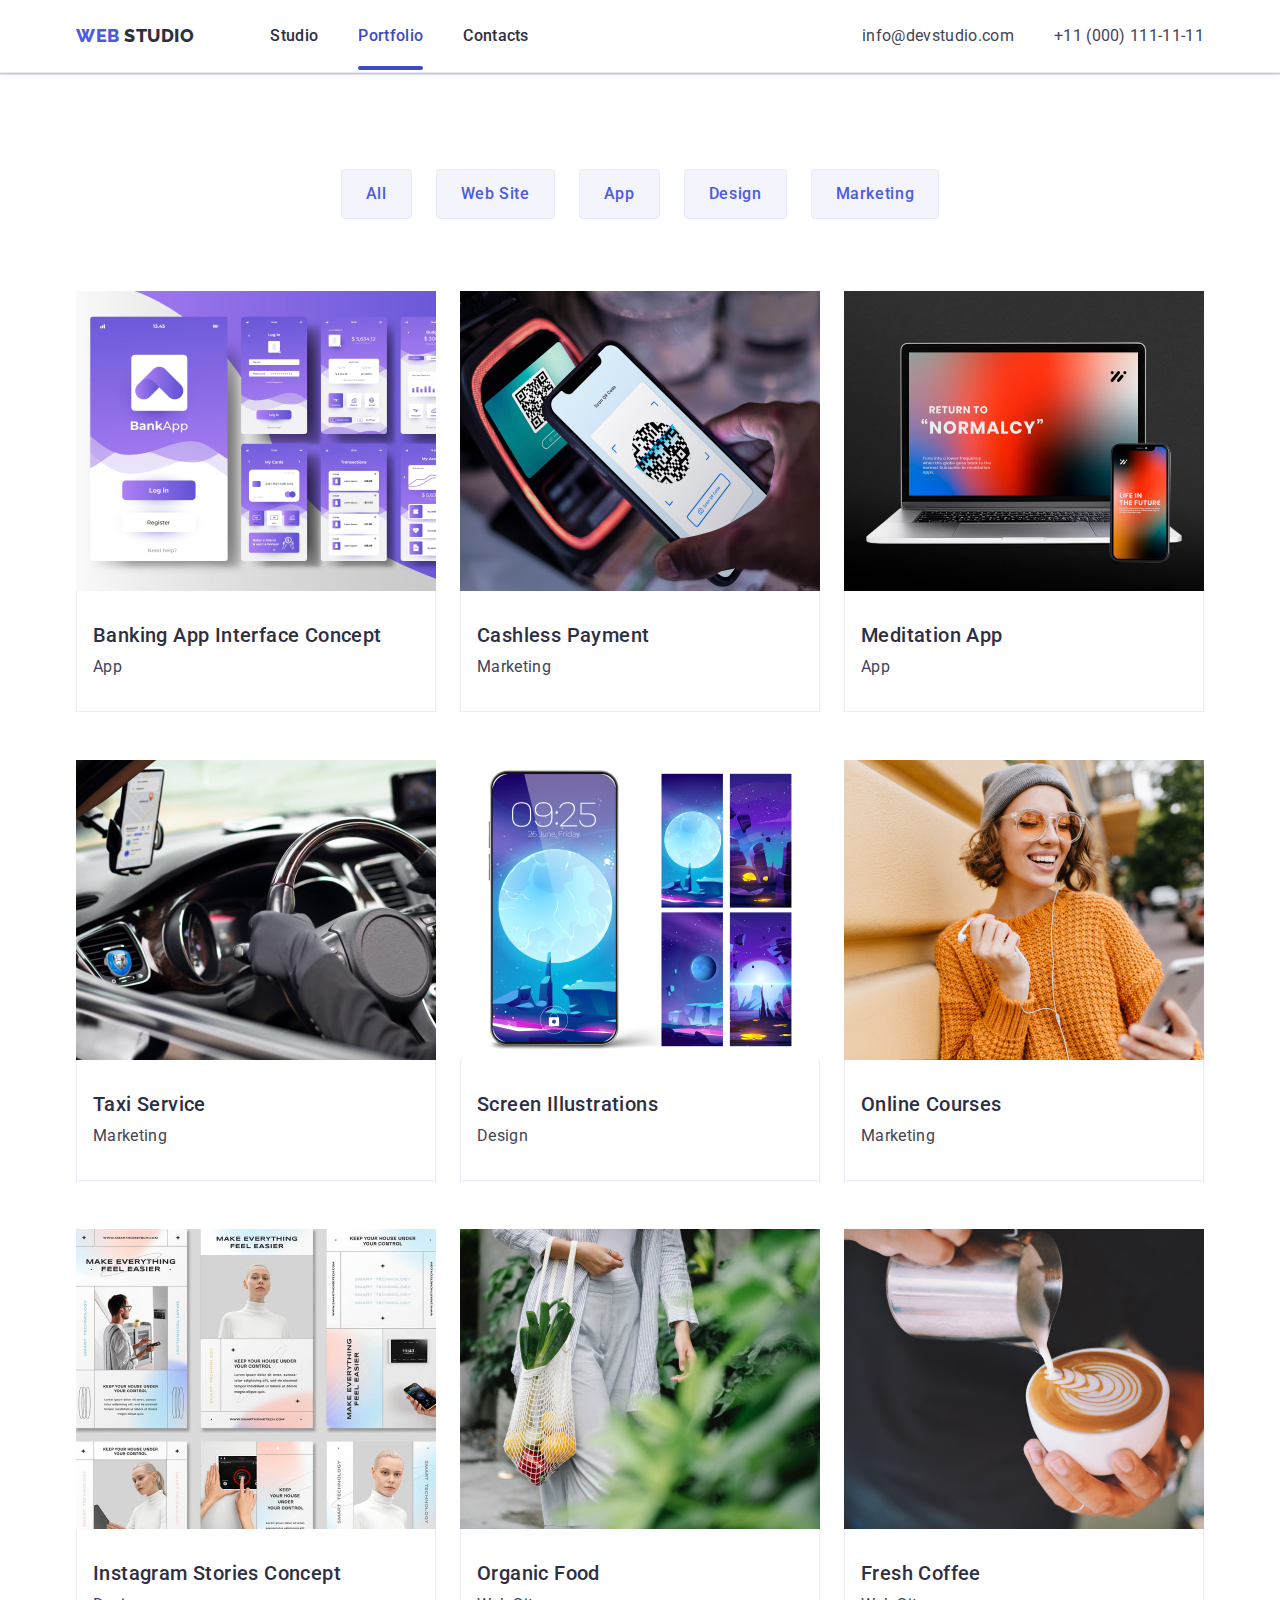
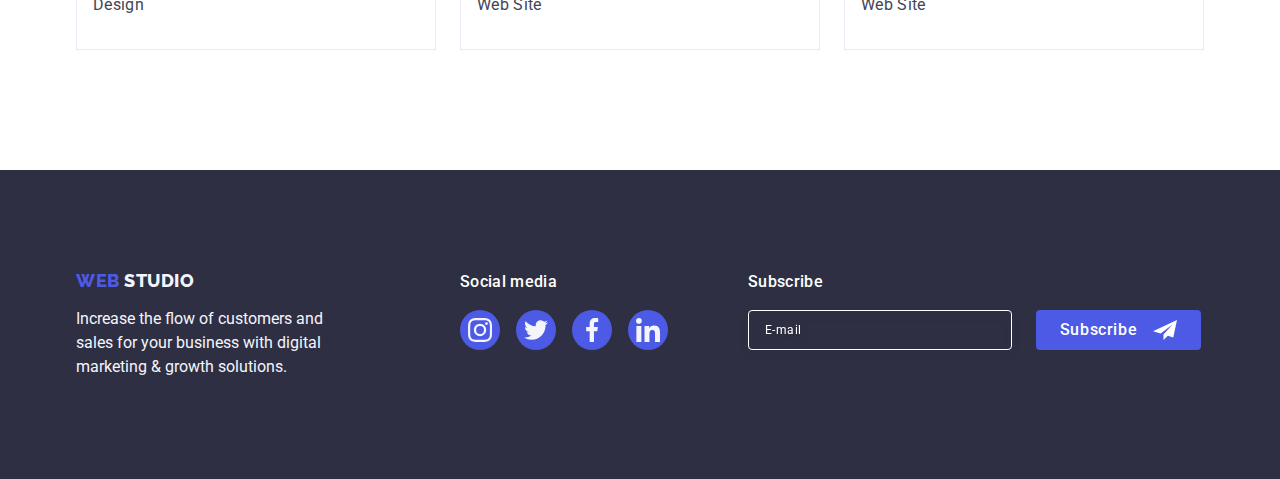
==== portfolio.html @ 50c26ecd "Initial commit" ====
<!DOCTYPE html>
<html lang="en">

<head>
    <meta charset="UTF-8">
    <meta http-equiv="X-UA-Compatible" content="IE=edge">
    <meta name="viewport" content="width=device-width, initial-scale=1.0">
    <title>Portfolio</title>
    <link rel="preconnect" href="https://fonts.googleapis.com">
    <link rel="preconnect" href="https://fonts.gstatic.com" crossorigin>
    <link href="https://fonts.googleapis.com/css2?family=Raleway:wght@800&family=Roboto:wght@400;500;700&display=swap"
        rel="stylesheet">
    <link rel="stylesheet"
        href="https://cdnjs.cloudflare.com/ajax/libs/modern-normalize/1.1.0/modern-normalize.min.css">
    <link rel="stylesheet" href="./css/styles.css">
</head>

<body style="font-family: 'Roboto', sans-serif" class="body">


    <!-- Header -->

    <header class="page-header">
        <div class="container header-container">
            <nav class="nav-logo">
                <a class="logo link" href="./index.html">Web
                    <span class="log">Studio</span>
                </a>

                <ul class="list list-menu">
                    <li><a class="menu link" href="./index.html">Studio</a></li>
                    <li><a class="menu link current" href="./portfolio.html">Portfolio</a></li>
                    <li><a class="menu link" href="">Contacts</a></li>
                </ul>
            </nav>

            <address class="address">
                <ul class="list numbers">
                    <li><a class="info link" href="mailto:info@devstudio.com">info@devstudio.com</a></li>
                    <li><a class="info link" href="tel:+110001111111">+11 (000) 111-11-11</a></li>
                </ul>
            </address>
        </div>
    </header>


    <!-- Main content -->

    <main>

        <!-- Section 1 -->
        <section class="tack">
            <div class="container">
                <h1 hidden>Section1</h1>
                <ul class="list tacks">
                    <li>
                        <button class="buttons" type="button">All</button>
                    </li>
                    <li>
                        <button class="buttons" type="button">Web Site</button>
                    </li>
                    <li>
                        <button class="buttons" type="button">App</button>
                    </li>
                    <li>
                        <button class="buttons" type="button">Design</button>
                    </li>
                    <li>
                        <button class="buttons" type="button">Marketing</button>
                    </li>
                </ul>


                <!-- Section2 -->

                <ul class="list opportunity">

                    <li class="aplication">
                        <a class="link image-link" href="">
                            <div class="paint">
                                <img src="./images/banking.jpg" alt="banking" width="360">
                                <p class="paint-text">
                                    14 Stylish and User-Friendly App Design Concepts · Task Manager App · Calorie
                                    Tracker App · Exotic Fruit Ecommerce App ·
                                    Cloud Storage App
                                </p>
                            </div>
                            <div class="numeric">
                                <h2 class="list-text">Banking App Interface Concept</h2>
                                <p class="features-text">App</p>
                            </div>
                        </a>
                    </li>


                    <li class="aplication">
                        <a class="link image-link" href="">
                            <div class="paint">
                                <img src="./images/payments.jpg" alt="payment" width="360">
                                <p class="paint-text">
                                    14 Stylish and User-Friendly App Design Concepts · Task Manager App · Calorie
                                    Tracker App · Exotic Fruit Ecommerce App · Cloud Storage App
                                </p>
                            </div>
                            <div class="numeric">
                                <h2 class="list-text">Cashless Payment</h2>
                                <p class="features-text">Marketing</p>
                            </div>
                        </a>
                    </li>


                    <li class="aplication">
                        <a class="link image-link" href="">
                            <div class="paint">
                                <img src="./images/meditation.jpg" alt="mac-phone" width="360">
                                <p class="paint-text">
                                    14 Stylish and User-Friendly App Design Concepts · Task Manager App · Calorie
                                    Tracker App · Exotic Fruit Ecommerce App · Cloud Storage App
                                </p>
                            </div>
                            <div class="numeric">
                                <h2 class="list-text">Meditation App</h2>
                                <p class="features-text">App</p>
                            </div>
                        </a>
                    </li>


                    <li class="aplication">
                        <a class="link image-link" href="">
                            <div class="paint">
                                <img src="./images/taxi.jpg" alt="taxi" width="360">
                                <p class="paint-text">
                                    14 Stylish and User-Friendly App Design Concepts · Task Manager App · Calorie
                                    Tracker App · Exotic Fruit Ecommerce App · Cloud Storage App
                                </p>
                            </div>
                            <div class="numeric">
                                <h2 class="list-text">Taxi Service</h2>
                                <p class="features-text">Marketing</p>
                            </div>
                        </a>
                    </li>


                    <li class="aplication">
                        <a class="link image-link" href="">
                            <div class="paint">
                                <img src="./images/screen.jpg" alt="screen-illustrations" width="360">
                                <p class="paint-text">
                                    14 Stylish and User-Friendly App Design Concepts · Task Manager App · Calorie
                                    Tracker App · Exotic Fruit Ecommerce App · Cloud Storage App
                                </p>
                            </div>
                            <div class="numeric">
                                <h2 class="list-text">Screen Illustrations</h2>
                                <p class="features-text">Design</p>
                            </div>
                        </a>
                    </li>


                    <li class="aplication">
                        <a class="link image-link" href="">
                            <div class="paint">
                                <img src="./images/online.jpg" alt="online" width="360">
                                <p class="paint-text">
                                    14 Stylish and User-Friendly App Design Concepts · Task Manager App · Calorie
                                    Tracker App · Exotic Fruit Ecommerce App · Cloud Storage App
                                </p>
                            </div>
                            <div class="numeric">
                                <h2 class="list-text">Online Courses</h2>
                                <p class="features-text">Marketing</p>
                            </div>
                        </a>
                    </li>


                    <li class="aplication">
                        <a class="link image-link" href="">
                            <div class="paint">
                                <img src="./images/instagram.jpg" alt="instagram" width="360">
                                <p class="paint-text">
                                    14 Stylish and User-Friendly App Design Concepts · Task Manager App · Calorie
                                    Tracker App · Exotic Fruit Ecommerce App · Cloud Storage App
                                </p>
                            </div>
                            <div class="numeric">
                                <h2 class="list-text">Instagram Stories Concept</h2>
                                <p class="features-text">Design</p>
                            </div>
                        </a>
                    </li>


                    <li class="aplication">
                        <a class="link image-link" href="">
                            <div class="paint">
                                <img src="./images/organic.jpg" alt="food" width="360">
                                <p class="paint-text">
                                    14 Stylish and User-Friendly App Design Concepts · Task Manager App · Calorie
                                    Tracker App · Exotic Fruit Ecommerce App · Cloud Storage App
                                </p>
                            </div>
                            <div class="numeric">
                                <h2 class="list-text">Organic Food</h2>
                                <p class="features-text">Web Site</p>
                            </div>
                        </a>
                    </li>


                    <li class="aplication">
                        <a class="link image-link" href="">
                            <div class="paint">
                                <img src="./images/coffee.jpg" alt="coffee" width="360">
                                <p class="paint-text">
                                    14 Stylish and User-Friendly App Design Concepts · Task Manager App · Calorie
                                    Tracker App · Exotic Fruit Ecommerce App · Cloud Storage App
                                </p>
                            </div>
                            <div class="numeric">
                                <h2 class="list-text">Fresh Coffee</h2>
                                <p class="features-text">Web Site</p>
                            </div>
                        </a>
                    </li>

                </ul>
            </div>
        </section>
    </main>


    <!-- Footer -->

    <footer class="dawn">
        <div class="container footer">
            <div class="dawn-logo">
                <a class="footer-logo link" href="./index.html">Web
                    <span class="logos">Studio</span>
                </a>
                <p class="solution">Increase the flow of customers and sales for your business with digital
                    marketing &
                    growth solutions.</p>
            </div>

            <div class="social-media-area">
                <p class="media">Social media</p>
                <ul class="media-list">
                    <li class="media-list-text">
                        <a class="social-media" href="">
                            <svg class="social-media-icon" width="24" height="24">
                                <use href="./images/icons.svg#icon-instagram"></use>
                            </svg>
                        </a>
                    </li>
                    <li class="media-list-text">
                        <a class="social-media" href="">
                            <svg class="social-media-icon" width="24" height="24">
                                <use href="./images/icons.svg#icon-twitter"></use>
                            </svg>
                        </a>
                    </li>
                    <li class="media-list-text">
                        <a class="social-media" href="">
                            <svg class="social-media-icon" width="24" height="24">
                                <use href="./images/icons.svg#icon-facebook"></use>
                            </svg>
                        </a>
                    </li>
                    <li class="media-list-text">
                        <a class="social-media" href="">
                            <svg class="social-media-icon" width="24" height="24">
                                <use href="./images/icons.svg#icon-linkedin"></use>
                            </svg>
                        </a>
                    </li>
                </ul>
            </div>

            <div class="subscribe-area">
                <p class="subscribe">Subscribe</p>
                <form class="subscribe-form">
                    <label class="subscribe-email">
                        <input type="email" name="user-email" class="subscribe-email-area" placeholder="E-mail">
                    </label>

                    <button type="submit" class="subscribe-submit">Subscribe
                        <svg class="subscribe-icon" width="24" height="24">
                            <use href="./images/icons.svg#icon-Frame-3"></use>
                        </svg>
                    </button>
                </form>
            </div>
        </div>
    </footer>
</body>

</html>
---- css/styles.css ----
/* main color #2E2F42 */
/* logo and button colour #4D5AE5 */
/* background color hero #2E2F42 */
/* text colour hero #ffffff */
/* <p> colour #434455 */
:root {
  --main-text-color: #2e2f42;
  --logo-button-color: #4d5ae5;
  --background-hero-color: #2e2f42;
  --paragraph-color: #434455;
}

img {
  display: block;
}

.container {
  width: 1158px;
  margin: 0 auto;
  padding-left: 15px;
  padding-right: 15px;
}

ul {
  margin: 0;
  padding: 0;
}

h1,
h2,
h3,
p {
  margin: 0;
}

/*=================== Body ==================*/

.body {
  font-family: "Roboto", sans-serif;
  color: #434455;
  background-color: #ffffff;
}

/*===================== Header ========================*/

.page-header {
  border-bottom: 1px solid #e7e9fc;
  box-shadow: 0px 2px 1px rgba(46, 47, 66, 0.08),
    0px 1px 1px rgba(46, 47, 66, 0.16), 0px 1px 6px rgba(46, 47, 66, 0.08);
}

/*===================== Navigation ======================*/

.header-container {
  display: flex;
  padding-top: 24px;
  padding-bottom: 24px;
}

.nav-logo {
  align-items: center;
  display: flex;
}

.logo {
  font-family: "Raleway", sans-serif;
  font-weight: 800;
  font-size: 18px;
  line-height: 1.17;
  letter-spacing: 0.03em;
  text-transform: uppercase;
  color: var(--logo-button-color);
  text-decoration: none;
  margin-right: 76px;
}

.list-menu {
  display: flex;
}

.log {
  color: var(--main-text-color);
}

.list {
  list-style: none;
  gap: 40px;
  margin: 0;
  padding: 0;
}

.menu {
  padding-top: 24px;
  padding-bottom: 24px;
  font-weight: 500;
  line-height: 1.5;
  letter-spacing: 0.02em;
  color: var(--main-text-color);
  text-decoration: none;
  gap: 40px;
  position: relative;
  transition: color 250ms cubic-bezier(0.4, 0, 0.2, 1);
}

.list-menu-link {
  position: relative;
}
.current {
  color: #404bbf;
}

.current::after {
  content: "";

  position: absolute;
  display: block;
  left: 0;
  bottom: -1px;
  width: 100%;
  height: 4px;
  background-color: #404bbf;
  border-radius: 2px;
  transition: opacity 250ms cubic-bezier(0.4, 0, 0.2, 1);
}

.menu:hover::after,
.menu:focus::after {
  opacity: 1;
}

/*================== Address =======================*/

.numbers {
  display: flex;
}

.address {
  font-style: normal;
  margin-left: auto;
}

.info {
  line-height: 1.5;
  letter-spacing: 0.02em;
  color: #434455;
  list-style: none;
  text-decoration: none;
  transition: color 250ms cubic-bezier(0.4, 0, 0.2, 1);
}

.list .link:hover,
.list .link:focus {
  color: #404bbf;
}

/*============================= Main Content ==========================*/

/*================ Section 1 =================*/

.one {
  background-color: var(--background-hero-color);
  padding-top: 188px;
  padding-bottom: 188px;
  max-width: 1440px;
  max-height: 600px;
  margin-left: auto;
  margin-right: auto;
  background-image: linear-gradient(
      rgba(46, 47, 66, 0.7),
      rgba(46, 47, 66, 0.7)
    ),
    url(../images/people-office.jpg);
  background-repeat: no-repeat;
  background-position: center;
  background-size: cover;
}

.hero {
  font-size: 56px;
  line-height: 1.07;
  text-align: center;
  letter-spacing: 0.02em;
  color: #ffffff;
  max-width: 496px;
  margin: auto;
  margin-bottom: 48px;
}

.button {
  background-color: var(--logo-button-color);
  font-family: "Roboto", sans-serif;
  font-weight: 500;
  font-size: 16px;
  line-height: 1.5;
  letter-spacing: 0.04em;
  color: #ffffff;
  display: block;
  min-width: 169px;
  height: 56px;
  border: none;
  border-radius: 4px;
  cursor: pointer;
  margin: auto;
  transition: background-color 250ms cubic-bezier(0.4, 0, 0.2, 1);
}

.button:hover,
.button:focus {
  background-color: #404bbf;
  cursor: pointer;
}

/*==================== Section 2 ===================*/

.two {
  padding-top: 120px;
  padding-bottom: 120px;
}

.list.tech {
  display: flex;
  gap: 24px;
}

.first-tech {
  width: calc((100% - 72px) / 4);
}

.features.point {
  margin-bottom: 8px;
}

.features {
  font-weight: 500;
  font-size: 20px;
  line-height: 1.2;
  letter-spacing: 0.02em;
  color: var(--main-text-color);
}

.features-text {
  line-height: 1.5;
  letter-spacing: 0.02em;
  color: var(--paragraph-color);
}

.icon-background {
  display: flex;
  align-items: center;
  justify-content: center;
  height: 112px;
  background-color: #f4f4fd;
  border-radius: 4px;
  margin-bottom: 8px;
}

/*======================= Section 3 =================*/

.three {
  padding-bottom: 120px;
}

.work {
  font-size: 36px;
  line-height: 1.11;
  text-align: center;
  letter-spacing: 0.02em;
  text-transform: capitalize;
  color: var(--main-text-color);
  margin-bottom: 72px;
}
.list.works {
  gap: 24px;
  display: flex;
}

/*====================== Section 4 ========================*/

.four {
  background-color: #f4f4fd;
  padding-top: 120px;
  padding-bottom: 120px;
}

.team {
  font-size: 36px;
  line-height: 1.11;
  text-align: center;
  letter-spacing: 0.02em;
  text-transform: capitalize;
  color: var(--main-text-color);
  margin-bottom: 72px;
}
.list.workers {
  gap: 24px;
  display: flex;
}

.image {
  background-color: #ffffff;
  border-radius: 0px 0px 4px 4px;
  box-shadow: 0px 1px 6px rgba(46, 47, 66, 0.08),
    0px 1px 1px rgba(46, 47, 66, 0.16), 0px 2px 1px rgba(46, 47, 66, 0.08);
  width: calc((100% - 72px) / 4);
}

.name {
  padding-top: 32px;
  padding-bottom: 32px;
  padding-left: 0px;
  padding-right: 0px;
}
.features.names {
  text-align: center;
  margin-bottom: 8px;
}

.features-text.position {
  text-align: center;
  margin-bottom: 8px;
}

.social {
  display: flex;
  justify-content: center;
  gap: 24px;
  padding-left: 0;
}

.social-list {
  width: 40px;
  height: 40px;
  list-style: none;
}

.social-list-icon {
  width: 100%;
  height: 100%;
  background-color: #4d5ae5;
  border-radius: 50%;
  display: flex;
  align-items: center;
  justify-content: center;
  transition: background-color 250ms cubic-bezier(0.4, 0, 0.2, 1);
}

.social-list-icon:hover,
.social-list-icon:focus {
  background-color: #404bbf;
}

.button-icon {
  fill: #f4f4fd;
}

/*======================= Section 5 =======================*/

.five {
  padding-top: 120px;
  padding-bottom: 120px;
}

.customers {
  font-size: 36px;
  line-height: 1.1;
  color: var(--main-text-color);
  margin-bottom: 72px;
  text-align: center;
}

.customers-list {
  display: flex;
  gap: 24px;
  list-style: none;
  padding-left: 0;
  margin: 0;
}

.customers-list-icon {
  width: calc((100% - 120px) / 6);
  height: 88px;
}

.customers-icon {
  width: 100%;
  height: 100%;
  border: 1px solid #8e8f99;
  border-radius: 4px;
  display: flex;
  align-items: center;
  justify-content: center;
  color: #8e8f99;
  transition: border-color 250ms cubic-bezier(0.4, 0, 0.2, 1),
    color 250ms cubic-bezier(0.4, 0, 0.2, 1);
}

.customers-icon:hover,
.customers-icon:focus {
  border-color: #404bbf;
  color: #404bbf;
}

.customer {
  fill: currentColor;
}

/*====================== Footer ==================*/
.footer {
  display: flex;
  align-items: baseline;
}

.dawn {
  background-color: var(--background-hero-color);
  padding-top: 100px;
  padding-bottom: 100px;
}

.dawn-logo {
  margin-right: 120px;
}

.footer-logo {
  font-family: "Raleway", sans-serif;
  font-weight: 800;
  font-size: 18px;
  line-height: 1.17;
  letter-spacing: 0.03em;
  text-transform: uppercase;
  color: var(--logo-button-color);
  text-decoration: none;
  display: inline-block;
  margin-bottom: 16px;
}

.logos {
  color: #f4f4fd;
}

.solution {
  color: #f4f4fd;
  width: 264px;
  line-height: 1.5;
}

.social-media-area {
  margin-right: 80px;
}

.media {
  font-weight: 500;
  font-size: 16px;
  line-height: 1.5;
  letter-spacing: 0.02em;
  color: #ffffff;
  margin-bottom: 16px;
}

.media-list {
  display: flex;
  gap: 16px;
  list-style: none;
}

.media-list-text {
  width: 40px;
  height: 40px;
}

.social-media {
  width: 100%;
  height: 100%;
  background-color: var(--logo-button-color);
  border-radius: 50%;
  display: flex;
  align-items: center;
  justify-content: center;
  transition: background-color 250ms cubic-bezier(0.4, 0, 0.2, 1);
}

.social-media:hover,
.social-media:focus {
  background-color: #31d0aa;
}

.social-media-icon {
  fill: #f4f4fd;
}

.subscribe {
  font-weight: 500;
  font-size: 16px;
  line-height: 1.5;
  letter-spacing: 0.02em;
  text-align: left;
  color: #ffffff;
  margin-bottom: 16px;
}

.subscribe-form {
  display: flex;
}

.subscribe-email {
  margin-right: 24px;
}

.subscribe-email-area {
  width: 264px;
  height: 40px;
  border: 1px solid #ffffff;
  background-color: transparent;
  font-size: 12px;
  line-height: 1.5;
  letter-spacing: 0.04em;
  padding-left: 16px;
  filter: drop-shadow(0px 4px 4px rgba(0, 0, 0, 0.15));
  border-radius: 4px;
  color: #ffffff;
}

.subscribe-email-area::placeholder {
  color: #ffffff;
}

.subscribe-submit {
  justify-content: center;
  background-color: var(--logo-button-color);
  font-family: "Roboto", sans-serif;
  font-weight: 500;
  font-size: 16px;
  line-height: 1.5;
  letter-spacing: 0.04em;
  color: #ffffff;
  min-width: 165px;
  height: 40px;
  display: flex;
  align-items: center;
  border: none;
  border-radius: 4px;
  padding: 0;
  margin: 0;
  cursor: pointer;
  transition: background-color 250ms cubic-bezier(0.4, 0, 0.2, 1);
}

.subscribe-submit:hover,
.subscribe-submit:focus {
  color: #ffffff;
  background-color: #404bbf;
  cursor: pointer;
  border: 1px solid transparent;
  border-radius: 4px;
  transition: background-color 250ms cubic-bezier(0.4, 0, 0.2, 1);
}

.subscribe-icon {
  margin-left: 16px;
}

/*============================= PORTFOLIO =====================*/

/*===================== Section 1 ==================*/

.tack {
  padding-top: 96px;
  padding-bottom: 120px;
}

.list.tacks {
  justify-content: center;
  gap: 24px;
  margin-bottom: 72px;
  display: flex;
}

.buttons {
  font-family: "Roboto", sans-serif;
  font-weight: 500;
  font-size: 16px;
  line-height: 1.5;
  letter-spacing: 0.04em;
  color: var(--logo-button-color);
  background-color: #f4f4fd;
  padding-top: 12px;
  padding-bottom: 12px;
  padding-left: 24px;
  padding-right: 24px;
  border: 1px solid #e7e9fc;
  border-radius: 4px;
  transition: color 250ms cubic-bezier(0.4, 0, 0.2, 1),
    background-color 250ms cubic-bezier(0.4, 0, 0.2, 1),
    border-color 250ms cubic-bezier(0.4, 0, 0.2, 1),
    box-shadow 250ms cubic-bezier(0.4, 0, 0.2, 1);
}
.buttons:hover,
.buttons:focus {
  color: #ffffff;
  background-color: #404bbf;
  cursor: pointer;
  border: 1px solid transparent;
  border-radius: 4px;
  box-shadow: 0px 3px 1px rgba(0, 0, 0, 0.1), 0px 2px 1px rgba(0, 0, 0, 0.08),
    0px 2px 2px rgba(0, 0, 0, 0.12);
}

/*============================= Section 2 ======================*/

.list.opportunity {
  display: flex;
  flex-wrap: wrap;
  column-gap: 24px;
  row-gap: 48px;
}

.container .aplication {
  display: flex;
}

.aplication {
  width: calc((100% - 48px) / 3);
}

.numeric {
  padding: 32px 16px;
  border: 1px solid #e7e9fc;
  border-top: none;
}

.aplication .link:hover,
.aplication .link:focus {
  box-shadow: 0px 1px 6px rgba(46, 47, 66, 0.08),
    0px 1px 1px rgba(46, 47, 66, 0.16), 0px 2px 1px rgba(46, 47, 66, 0.08);
}

.link {
  text-decoration: none;
}

.image-link {
  transition: box-shadow 250ms cubic-bezier(0.4, 0, 0.2, 1);
}

.list-text {
  font-weight: 500;
  font-size: 20px;
  line-height: 1.2;
  letter-spacing: 0.02em;
  color: var(--main-text-color);
  margin-bottom: 8px;
}

.paint {
  position: relative;
  overflow: hidden;
}

.paint-text {
  position: absolute;
  top: 0;
  font-size: 16px;
  line-height: 1.5;
  letter-spacing: 0.02em;
  color: #f4f4fd;
  padding: 40px 32px;
  background-color: #4d5ae5;
  height: 100%;
  width: 100%;
  transform: translateY(100%);
  transition: transform 250ms cubic-bezier(0.4, 0, 0.2, 1);
}

.image-link:hover .paint-text,
.image-link:focus .paint-text {
  transform: translateY(0%);
}

/* ================= MODAL WINDOW =============== */

.modal {
  position: fixed;
  top: 0;
  left: 0;
  width: 100%;
  height: 100%;
  background-color: rgba(46, 47, 66, 0.4);
  transition: opacity 250ms cubic-bezier(0.4, 0, 0.2, 1),
    visibility 250ms cubic-bezier(0.4, 0, 0.2, 1);
}

.is-hidden {
  opacity: 0;
  visibility: hidden;
  pointer-events: none;
}

.modal-window {
  position: absolute;
  top: 50%;
  left: 50%;
  transform: translate(-50%, -50%) scale(1);
  width: 408px;
  min-height: 576px;
  background: #fcfcfc;
  box-shadow: 0px 1px 1px rgba(0, 0, 0, 0.14), 0px 1px 3px rgba(0, 0, 0, 0.12),
    0px 2px 1px rgba(0, 0, 0, 0.2);
  border-radius: 4px;
  transition: transform 250ms cubic-bezier(0.4, 0, 0.2, 1);
  padding-top: 72px;
  padding-right: 24px;
  padding-bottom: 24px;
  padding-left: 24px;
}

.modal-window-close {
  position: absolute;
  top: 24px;
  right: 24px;
  width: 24px;
  height: 24px;
  border-radius: 50%;
  display: flex;
  align-items: center;
  justify-content: center;
  background-color: #e7e9fc;
  border: 1px solid rgba(0, 0, 0, 0.1);
  padding: 0;
  cursor: pointer;
  transition: background-color 250ms cubic-bezier(0.4, 0, 0.2, 1),
    border 250ms cubic-bezier(0.4, 0, 0.2, 1);
}
.modal-window-close:hover,
.modal-window-close:focus {
  background-color: #404bbf;
  border: none;
  fill: #ffffff;
}

.modal-icon {
  transition: fill 250ms cubic-bezier(0.4, 0, 0.2, 1);
}

/* ======================== Modal Form ===================== */

.contacts-back {
  display: flex;
  justify-content: center;
  margin-bottom: 16px;
  font-family: Roboto;
  font-size: 16px;
  font-weight: 500;
  line-height: 24px;
  letter-spacing: 0.02em;
  text-align: center;
  color: rgba(46, 47, 66, 1);
}

.modal-form {
  display: flex;
  flex-direction: column;
}
.name-form {
  margin-bottom: 8px;
}

.modal-form-field {
  font-size: 12px;
  line-height: 1.17;
  letter-spacing: 0.04em;
  color: #8e8f99;
  display: block;
  margin-bottom: 4px;
}

.modal-form-input-wrapper {
  position: relative;
}

.modal-form-input {
  width: 100%;
  height: 40px;
  border: 1px solid rgba(46, 47, 66, 0.2);
  border-radius: 4px;
  background-color: transparent;
  padding-left: 38px;
  outline: transparent;
  transition: border-color 250ms cubic-bezier(0.4, 0, 0.2, 1);
}

.modal-form-input:focus {
  border-color: #4d5ae5;
  fill: #4d5ae5;
}

.modal-form-input-icon {
  position: absolute;
  left: 16px;
  top: 50%;
  transform: translateY(-50%);
  transition: fill 250ms cubic-bezier(0.4, 0, 0.2, 1);
}

.modal-form-input:focus + .modal-form-input-icon {
  fill: var(--logo-button-color);
}

.modal-form-text {
  margin-bottom: 16px;
}

.modal-form-massage {
  width: 100%;
  height: 120px;
  font-size: 12px;
  line-height: 1.17;
  letter-spacing: 0.04em;
  color: rgba(46, 47, 66, 0.4);
  border: 1px solid rgba(46, 47, 66, 0.2);
  border-radius: 4px;
  background-color: transparent;
  padding: 8px 16px;
  outline: transparent;
  resize: none;
  transition: border-color 250ms cubic-bezier(0.4, 0, 0.2, 1);
}

.modal-form-massage:focus {
  border-color: #4d5ae5;
}

.checkbox {
  margin-bottom: 24px;
}

.modal-form-check {
  position: absolute;
  -webkit-appearance: none;
  -moz-appearance: none;
  appearance: none;
}

.modal-form-check:checked + .modal-form-check-description .checkbox-icon {
  background-color: #404bbf;
  border: none;
  fill: #ffffff;
  border-color: #404bbf;
}

.modal-form-check-description {
  font-size: 12px;
  line-height: 1.17;
  letter-spacing: 0.04em;
  color: #8e8f99;
}

.checkbox-icon {
  width: 16px;
  height: 16px;
  border: 1px solid #2e2f42;
  border-radius: 2px;
  display: inline-flex;
  align-items: center;
  justify-content: center;
  fill: transparent;
}

.privacy-policy {
  color: #4d5ae5;
}

.modal-submit {
  align-self: center;
  display: block;
  min-width: 169px;
  height: 56px;
  font-family: "Roboto", sans-serif;
  font-weight: 500;
  font-size: 16px;
  line-height: 1.5;
  letter-spacing: 0.04em;
  color: #ffffff;
  cursor: pointer;
  background-color: #4d5ae5;
  border: none;
  border-radius: 4px;
  transition: background-color 250ms cubic-bezier(0.4, 0, 0.2, 1);
}

.modal-submit:hover,
.modal-submit:focus {
  background-color: #404bbf;
  cursor: pointer;
  border: 1px solid transparent;
  border-radius: 4px;
  box-shadow: 0px 3px 1px rgba(0, 0, 0, 0.1), 0px 2px 1px rgba(0, 0, 0, 0.08),
    0px 2px 2px rgba(0, 0, 0, 0.12);
  transition: box-shadow 250ms cubic-bezier(0.4, 0, 0.2, 1);
}

/* ================================================================================ */
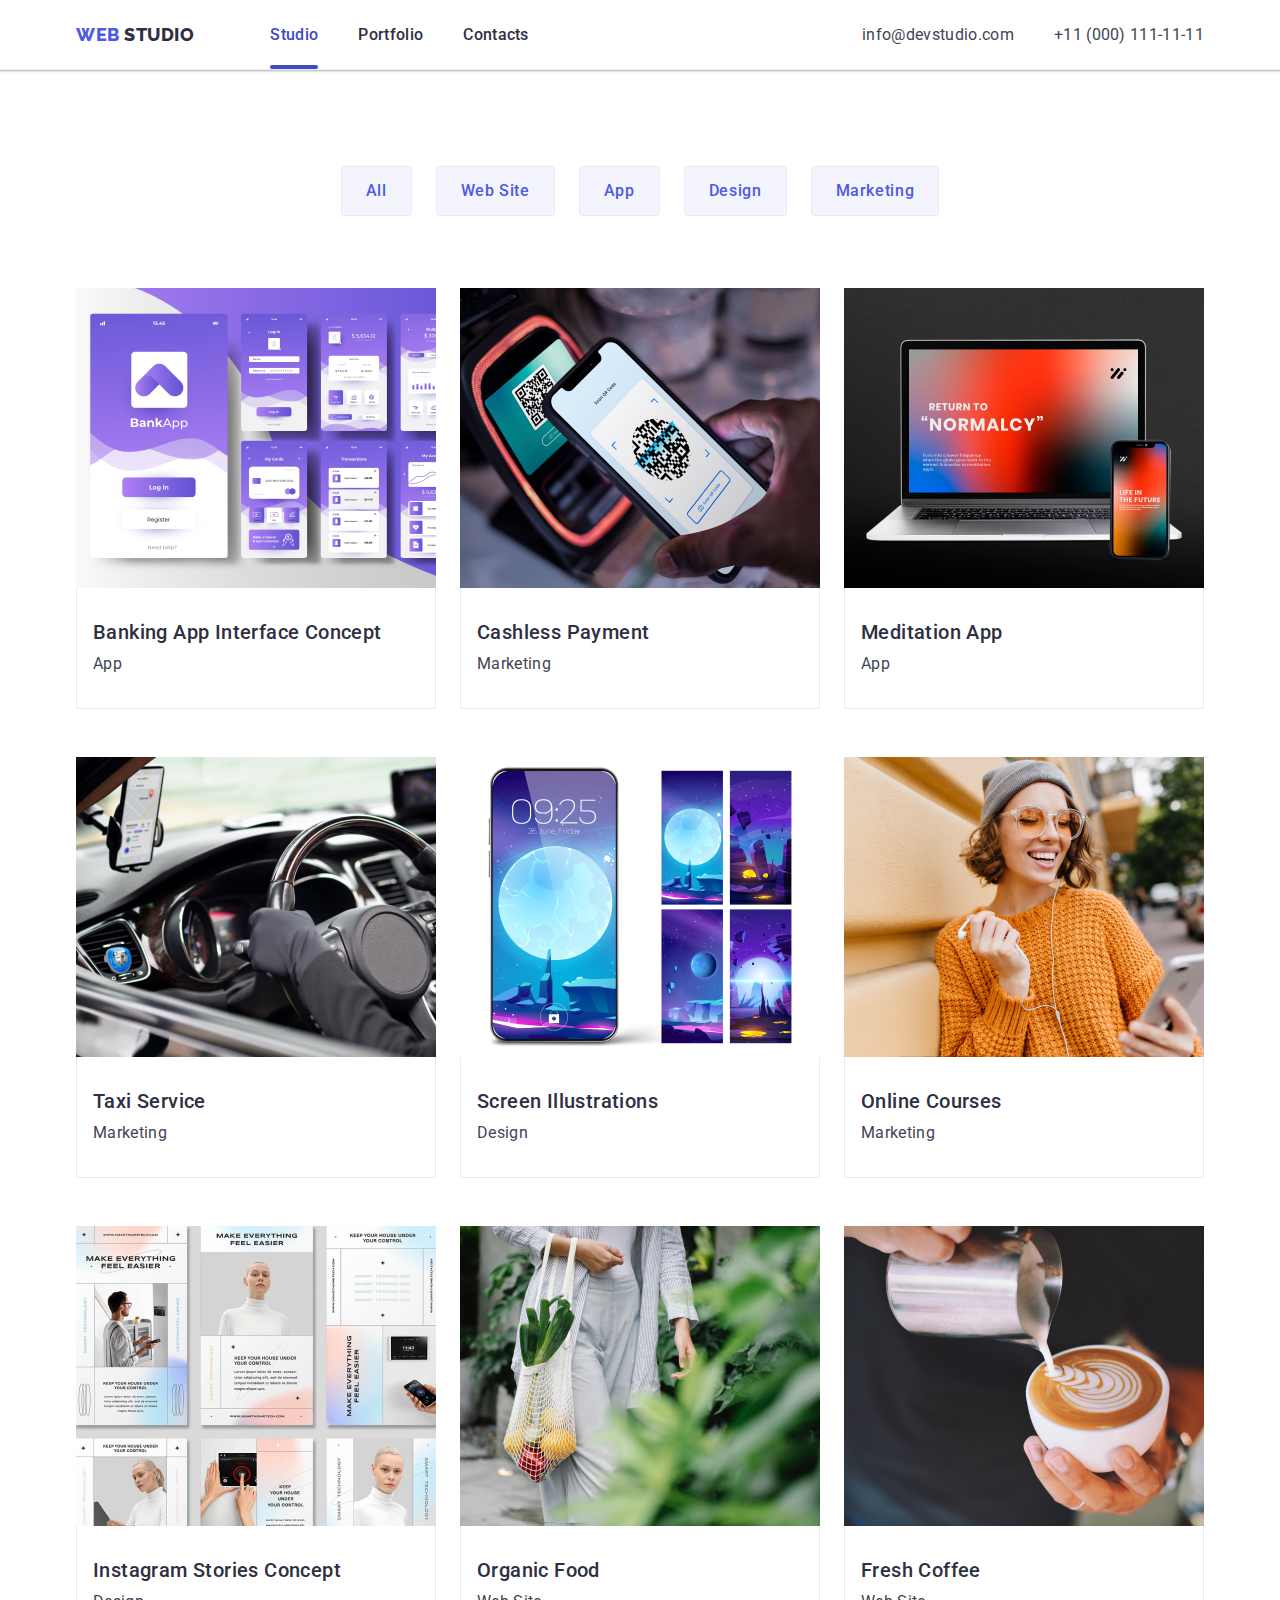
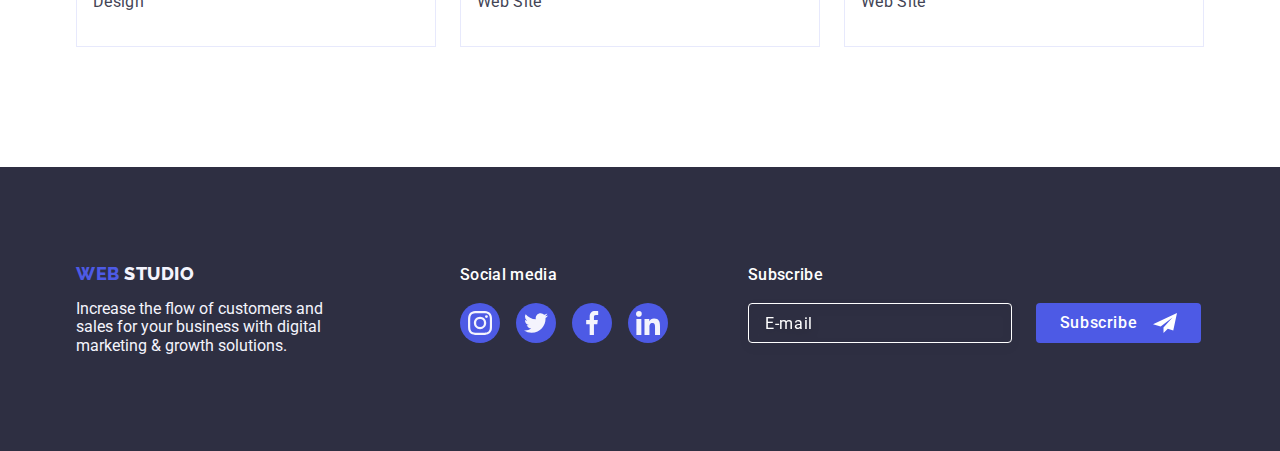
==== commit b6fe9ca5: "upg" ====
--- a/portfolio.html
+++ b/portfolio.html
@@ -28,11 +28,24 @@
                 </a>
 
                 <ul class="list list-menu">
-                    <li><a class="menu link" href="./index.html">Studio</a></li>
-                    <li><a class="menu link current" href="./portfolio.html">Portfolio</a></li>
-                    <li><a class="menu link" href="">Contacts</a></li>
+                    <li class="list-menu-link">
+                        <a class="menu link current" href="./index.html">Studio</a>
+                    </li>
+                    <li>
+                        <a class="menu link" href="./portfolio.html">Portfolio</a>
+                    </li>
+                    <li>
+                        <a class="menu link" href="">Contacts</a>
+                    </li>
                 </ul>
             </nav>
+
+            <button type="button" class="mobile-menu-open js-open-menu" aria-expanded="false"
+                aria-controls="mobile-menu">
+                <svg class="mobile-menu-icon" width="32" height="22">
+                    <use href="./images/icons.svg#icon-burger"></use>
+                </svg>
+            </button>
 
             <address class="address">
                 <ul class="list numbers">
@@ -41,6 +54,74 @@
                 </ul>
             </address>
         </div>
+
+        <div class="mobile-menu js-menu-container">
+            <div class="container mobile-menu-container">
+                <button class="mobile-menu-close-btn js-close-menu">
+                    <svg class="mobile-menu-close-icon" width="8" height="8">
+                        <use href="./images/icons.svg#icon-close-black-18dp-2-1"></use>
+                    </svg>
+                </button>
+
+                <ul class="mobile-menu-list">
+                    <li class="mobile-menu-navigation">
+                        <a href="./index.html">Studio</a>
+
+                    </li>
+                    <li class="mobile-menu-navigation current-mobile">
+                        <a href="./portfolio.html">Portfolio</a>
+                    </li>
+                    <li class="mobile-menu-navigation">
+                        <a href="">Contacts</a>
+                    </li>
+                </ul>
+                <address class="mobile-address">
+                    <ul class="mobile-menu-address">
+                        <li class="mobile-number mobile-item">
+                            <a href="tel:+110001111111">+11 (000) 111-11-11</a>
+                        </li>
+                        <li class="mobile-mail mobile-item">
+                            <a href="mailto:info@devstudio.com">
+                                <h3>info@devstudio.com</h3>
+                            </a>
+                        </li>
+                    </ul>
+                </address>
+                <div class="mobile-social-links">
+                    <ul class="mobile-menu-social">
+                        <li class="mobile-social-list">
+                            <a class="mobile-social-list-icon" href="">
+                                <svg class="mobile-button-icon" width="24" height="24">
+                                    <use href="./images/icons.svg#icon-instagram"></use>
+                                </svg>
+                            </a>
+                        </li>
+                        <li class="mobile-social-list">
+                            <a class="mobile-social-list-icon" href="">
+                                <svg class="mobile-button-icon" width="24" height="24">
+                                    <use href="./images/icons.svg#icon-twitter"></use>
+                                </svg>
+                            </a>
+                        </li>
+                        <li class="mobile-social-list">
+                            <a class="mobile-social-list-icon" href="">
+                                <svg class="mobile-button-icon" width="24" height="24">
+                                    <use href="./images/icons.svg#icon-facebook"></use>
+                                </svg>
+                            </a>
+                        </li>
+                        <li class="mobile-social-list">
+                            <a class="mobile-social-list-icon" href="">
+                                <svg class="mobile-button-icon" width="24" height="24">
+                                    <use href="./images/icons.svg#icon-linkedin"></use>
+                                </svg>
+                            </a>
+                        </li>
+                    </ul>
+                </div>
+            </div>
+        </div>
+
     </header>
 
 
--- a/css/styles.css
+++ b/css/styles.css
@@ -14,16 +14,24 @@
   display: block;
 }
 
-.container {
+/* .container {
   width: 1158px;
   margin: 0 auto;
   padding-left: 15px;
   padding-right: 15px;
-}
+} */
 
 ul {
   margin: 0;
   padding: 0;
+}
+
+a {
+  text-decoration: none;
+}
+
+li {
+  list-style: none;
 }
 
 h1,
@@ -32,6 +40,9 @@
 p {
   margin: 0;
 }
+.list {
+  list-style: none;
+}
 
 /*=================== Body ==================*/
 
@@ -48,19 +59,11 @@
   box-shadow: 0px 2px 1px rgba(46, 47, 66, 0.08),
     0px 1px 1px rgba(46, 47, 66, 0.16), 0px 1px 6px rgba(46, 47, 66, 0.08);
 }
-
-/*===================== Navigation ======================*/
-
 .header-container {
   display: flex;
-  padding-top: 24px;
-  padding-bottom: 24px;
-}
-
-.nav-logo {
-  align-items: center;
-  display: flex;
-}
+}
+
+/* ==============LOGO=============== */
 
 .logo {
   font-family: "Raleway", sans-serif;
@@ -72,122 +75,335 @@
   color: var(--logo-button-color);
   text-decoration: none;
   margin-right: 76px;
-}
-
-.list-menu {
-  display: flex;
+  padding: 24px 0;
 }
 
 .log {
   color: var(--main-text-color);
 }
 
-.list {
-  list-style: none;
-  gap: 40px;
-  margin: 0;
-  padding: 0;
-}
-
-.menu {
-  padding-top: 24px;
-  padding-bottom: 24px;
-  font-weight: 500;
-  line-height: 1.5;
-  letter-spacing: 0.02em;
-  color: var(--main-text-color);
-  text-decoration: none;
-  gap: 40px;
-  position: relative;
-  transition: color 250ms cubic-bezier(0.4, 0, 0.2, 1);
-}
-
-.list-menu-link {
-  position: relative;
-}
-.current {
-  color: #404bbf;
-}
-
-.current::after {
-  content: "";
-
-  position: absolute;
-  display: block;
-  left: 0;
-  bottom: -1px;
-  width: 100%;
-  height: 4px;
-  background-color: #404bbf;
-  border-radius: 2px;
-  transition: opacity 250ms cubic-bezier(0.4, 0, 0.2, 1);
-}
-
-.menu:hover::after,
-.menu:focus::after {
-  opacity: 1;
-}
-
-/*================== Address =======================*/
-
-.numbers {
-  display: flex;
-}
-
-.address {
-  font-style: normal;
-  margin-left: auto;
-}
-
-.info {
-  line-height: 1.5;
-  letter-spacing: 0.02em;
-  color: #434455;
-  list-style: none;
-  text-decoration: none;
-  transition: color 250ms cubic-bezier(0.4, 0, 0.2, 1);
-}
-
-.list .link:hover,
-.list .link:focus {
-  color: #404bbf;
-}
-
-/*============================= Main Content ==========================*/
-
-/*================ Section 1 =================*/
-
-.one {
-  background-color: var(--background-hero-color);
-  padding-top: 188px;
-  padding-bottom: 188px;
-  max-width: 1440px;
-  max-height: 600px;
+/*===================== Header + Navigation ======================*/
+
+.container {
+  padding-left: 15px;
+  padding-right: 15px;
   margin-left: auto;
   margin-right: auto;
-  background-image: linear-gradient(
-      rgba(46, 47, 66, 0.7),
-      rgba(46, 47, 66, 0.7)
-    ),
-    url(../images/people-office.jpg);
+}
+@media screen and (min-width: 320px) {
+  .nav-logo {
+    display: flex;
+    align-items: center;
+  }
+
+  .list-menu {
+    align-items: center;
+    gap: 40px;
+    display: flex;
+  }
+
+  .menu {
+    padding-top: 24px;
+    padding-bottom: 24px;
+    font-weight: 500;
+    line-height: 1.5;
+    letter-spacing: 0.02em;
+    color: var(--main-text-color);
+    position: relative;
+    transition: color 250ms cubic-bezier(0.4, 0, 0.2, 1);
+  }
+
+  .list-menu-link {
+    position: relative;
+  }
+  .current {
+    color: #404bbf;
+  }
+
+  .current::after {
+    content: "";
+
+    position: absolute;
+    display: block;
+    left: 0;
+    bottom: -1px;
+    width: 100%;
+    height: 4px;
+    background-color: #404bbf;
+    border-radius: 2px;
+    transition: opacity 250ms cubic-bezier(0.4, 0, 0.2, 1);
+  }
+
+  .menu:hover::after,
+  .menu:focus::after {
+    opacity: 1;
+  }
+
+  .numbers {
+    width: 100%;
+    display: flex;
+    flex-direction: column;
+    gap: 0;
+  }
+
+  .address {
+    font-style: normal;
+  }
+
+  .info {
+    line-height: 1.5;
+    letter-spacing: 0.02em;
+    color: #434455;
+    transition: color 250ms cubic-bezier(0.4, 0, 0.2, 1);
+  }
+
+  .list .link:hover,
+  .list .link:focus {
+    color: #404bbf;
+  }
+}
+@media screen and (max-width: 767px) {
+  .container {
+    max-width: 428px;
+  }
+
+  .mobile-social-links {
+    max-width: 328px;
+  }
+
+  .nav-logo .list-menu {
+    display: none;
+  }
+
+  .container .address {
+    display: none;
+  }
+  .nav-logo .list-menu {
+    display: none;
+  }
+
+  .container .address {
+    display: none;
+  }
+}
+
+@media screen and (min-width: 768px) and (max-width: 1157px) {
+  .container {
+    max-width: 768px;
+  }
+}
+
+@media screen and (min-width: 1158px) {
+  .container {
+    max-width: 1158px;
+  }
+}
+
+@media screen and (max-width: 767px) {
+  .header-container {
+    align-items: center;
+    justify-content: space-between;
+  }
+
+  .modal-window {
+    width: 392px;
+  }
+
+  .mobile-menu-open {
+    background-color: transparent;
+    border: none;
+    padding: 0;
+    line-height: 0;
+  }
+
+  .mobile-menu {
+    position: fixed;
+    width: 100%;
+    height: 100%;
+    max-height: 796px;
+    top: 0;
+    left: 0;
+    z-index: 1000;
+    background-color: #ffffff;
+    box-shadow: 0 0 0 100vmax rgba(0, 0, 0, 0.5);
+
+    opacity: 0;
+    visibility: hidden;
+    pointer-events: none;
+    transition: 500ms linear, visibility 500ms linear;
+  }
+
+  .mobile-menu.is-open {
+    opacity: 1;
+    visibility: visible;
+    pointer-events: auto;
+  }
+
+  .mobile-menu-container {
+    position: relative;
+    padding-left: 40px;
+    padding-top: 80px;
+    padding-bottom: 40px;
+  }
+
+  .mobile-menu-close-btn {
+    position: absolute;
+    top: 24px;
+    right: 24px;
+    width: 24px;
+    height: 24px;
+    border-radius: 50%;
+    display: flex;
+    align-items: center;
+    justify-content: center;
+    background-color: #e7e9fc;
+    border: 1px solid rgba(0, 0, 0, 0.1);
+    padding: 0;
+  }
+
+  .current-mobile {
+    color: var(--logo-button-color);
+  }
+
+  .mobile-menu-navigation {
+    color: var(--main-text-color);
+    transition: color 250ms cubic-bezier(0.4, 0, 0.2, 1);
+    margin-bottom: 40px;
+    font-weight: 700;
+    font-size: 36px;
+    line-height: 1.11;
+    letter-spacing: 0.02em;
+    text-transform: capitalize;
+    display: list-item;
+    text-decoration: none;
+  }
+
+  .mobile-address {
+    font-style: normal;
+  }
+
+  .mobile-menu-address {
+    display: block;
+    margin-top: 284px;
+  }
+
+  .mobile-number {
+    color: #434445;
+    font-weight: bold;
+    font-size: 36px;
+    line-height: 40px;
+    letter-spacing: 0.02em;
+  }
+
+  .mobile-item {
+    margin-bottom: 40px;
+  }
+
+  .mobile-mail {
+    text-decoration: none;
+    list-style: none;
+    font-size: 20px;
+    line-height: 24px;
+    color: #434455;
+  }
+
+  .mobile-menu-social {
+    display: flex;
+    gap: 56px;
+    padding-left: 0;
+  }
+
+  .mobile-social-list {
+    width: 40px;
+    height: 40px;
+    list-style: none;
+  }
+
+  .mobile-social-list-icon {
+    width: 100%;
+    height: 100%;
+    background-color: #4d5ae5;
+    border-radius: 50%;
+    display: flex;
+    align-items: center;
+    justify-content: center;
+    transition: background-color 250ms cubic-bezier(0.4, 0, 0.2, 1);
+  }
+
+  .mobile-button-icon {
+    fill: #f4f4fd;
+  }
+}
+
+@media screen and (min-width: 768px) {
+  .mobile-menu {
+    display: none;
+  }
+  .mobile-menu-open {
+    display: none;
+  }
+
+  .header-container {
+    display: flex;
+    align-items: center;
+    justify-content: space-between;
+  }
+}
+
+@media screen and (min-width: 1158px) {
+  .list-menu {
+    display: flex;
+  }
+
+  .numbers {
+    align-items: center;
+    flex-direction: row;
+    gap: 40px;
+  }
+}
+
+/*============================= Main Content ==========================*/
+
+/*================ Section 1 =================*/
+.one {
+  margin: 0 auto;
   background-repeat: no-repeat;
   background-position: center;
   background-size: cover;
 }
 
+@media screen and (max-width: 767px) {
+  .one {
+    background-color: var(--background-hero-color);
+    padding: 112px 0;
+    max-width: 428px;
+    margin-left: auto;
+    margin-right: auto;
+    background-image: linear-gradient(
+      rgba(46, 47, 66, 0.7),
+      rgba(46, 47, 66, 0.7)
+    );
+    background-repeat: no-repeat;
+    background-position: center;
+    background-size: cover;
+  }
+}
+
 .hero {
+  font-weight: 700;
   font-size: 56px;
   line-height: 1.07;
   text-align: center;
   letter-spacing: 0.02em;
+  max-width: 496px;
+  margin-left: auto;
+  margin-right: auto;
   color: #ffffff;
-  max-width: 496px;
-  margin: auto;
-  margin-bottom: 48px;
-}
-
+}
 .button {
   background-color: var(--logo-button-color);
+  box-shadow: 0px 4px 4px rgba(0, 0, 0, 0.15);
+  padding: 16px 32px;
   font-family: "Roboto", sans-serif;
   font-weight: 500;
   font-size: 16px;
@@ -210,180 +426,417 @@
   cursor: pointer;
 }
 
+@media screen and (max-width: 767px) {
+  .hero {
+    font-size: 36px;
+    line-height: 1.11;
+    text-transform: capitalize;
+    margin-bottom: 72px;
+  }
+}
+
+@media screen and (min-device-pixel-ratio: 2) and (max-width: 767px),
+  screen and (min-resolution: 192dpi) and (max-width: 767px),
+  screen and (min-resolution: 2dppx) and (max-width: 767px) {
+  .one {
+    background-image: linear-gradient(
+        rgba(46, 47, 66, 0.7),
+        rgba(46, 47, 66, 0.7)
+      ),
+      url(../images/mobile@x2/bg-mobile-@2x.jpg);
+  }
+}
+
+@media screen and (min-width: 768px) and (max-width: 1157px) {
+  .one {
+    padding: 112px 0;
+    max-width: 768px;
+  }
+  .hero {
+    margin-bottom: 26px;
+  }
+}
+
+@media screen and (min-device-pixel-ratio: 2) and (min-width: 768px),
+  screen and (min-resolution: 192dpi) and (min-width: 768px),
+  screen and (min-resolution: 2dppx) and (min-width: 768px) {
+  .one {
+    background-image: linear-gradient(
+        rgba(46, 47, 66, 0.7),
+        rgba(46, 47, 66, 0.7)
+      ),
+      url(../images/tablet@2x/bg-tablet@2x.jpg);
+  }
+}
+
+@media screen and (min-width: 1158px) {
+  .one {
+    padding: 188px 0;
+    max-width: 1440px;
+    background-image: linear-gradient(
+        rgba(46, 47, 66, 0.7),
+        rgba(46, 47, 66, 0.7)
+      ),
+      url(../images/desctop@2x/bg-desctop@1x.jpg);
+  }
+  .hero {
+    margin-bottom: 48px;
+  }
+}
+
+@media screen and (min-device-pixel-ratio: 2) and (min-width: 1158px),
+  screen and (min-resolution: 192dpi) and (min-width: 1158px),
+  screen and (min-resolution: 2dppx) and (min-width: 1158px) {
+  .one {
+    background-image: linear-gradient(
+        rgba(46, 47, 66, 0.7),
+        rgba(46, 47, 66, 0.7)
+      ),
+      url(../images/desctop@2x/bg-desctop@2x.jpg);
+  }
+}
+
 /*==================== Section 2 ===================*/
 
-.two {
-  padding-top: 120px;
-  padding-bottom: 120px;
-}
-
-.list.tech {
-  display: flex;
-  gap: 24px;
-}
-
-.first-tech {
-  width: calc((100% - 72px) / 4);
-}
-
-.features.point {
-  margin-bottom: 8px;
-}
-
-.features {
-  font-weight: 500;
-  font-size: 20px;
-  line-height: 1.2;
-  letter-spacing: 0.02em;
-  color: var(--main-text-color);
-}
-
-.features-text {
-  line-height: 1.5;
-  letter-spacing: 0.02em;
-  color: var(--paragraph-color);
-}
-
-.icon-background {
-  display: flex;
-  align-items: center;
-  justify-content: center;
-  height: 112px;
-  background-color: #f4f4fd;
-  border-radius: 4px;
-  margin-bottom: 8px;
+@media screen and (max-width: 767px) {
+  .two {
+    padding-top: 96px;
+    padding-bottom: 96px;
+  }
+  .first-tech:not(:first-child) {
+    margin-top: 72px;
+  }
+  .features {
+    text-transform: capitalize;
+    text-align: center;
+    font-weight: 700;
+    font-size: 36px;
+    line-height: 1.11;
+    letter-spacing: 0.02em;
+    color: var(--main-text-color);
+    margin-bottom: 8px;
+  }
+  .features-text {
+    font-size: 16px;
+    font-weight: 500;
+    line-height: 1.5;
+    letter-spacing: 0.02em;
+    color: var(--paragraph-color);
+  }
+}
+
+@media screen and (max-width: 1157px) {
+  .icon-background {
+    display: none;
+  }
+}
+
+@media screen and (min-width: 768px) and (max-width: 1157px) {
+  .two {
+    padding-top: 96px;
+    padding-bottom: 96px;
+  }
+  .tech {
+    display: flex;
+    flex-wrap: wrap;
+    gap: 72px 24px;
+  }
+  .first-tech {
+    width: calc((100% - 24px) / 2);
+  }
+  .point {
+    font-weight: 700;
+    font-size: 36px;
+    line-height: 1.11;
+    letter-spacing: 0.02em;
+    text-transform: capitalize;
+    color: var(--color-main-text);
+    margin-bottom: 8px;
+  }
+}
+
+@media screen and (max-width: 1157px) {
+  .features-text {
+    font-weight: 500;
+    font-size: 16px;
+    line-height: 1.5;
+    letter-spacing: 0.02em;
+    color: var(--color-secondary-text);
+  }
+}
+
+@media screen and (min-width: 1158px) {
+  .two {
+    padding-top: 120px;
+    padding-bottom: 120px;
+  }
+  .list.tech {
+    display: flex;
+    gap: 24px;
+  }
+  .first-tech {
+    width: calc((100% - 72px) / 4);
+  }
+  .features.point {
+    margin-bottom: 8px;
+  }
+
+  .features {
+    font-weight: 500;
+    font-size: 20px;
+    line-height: 1.2;
+    letter-spacing: 0.02em;
+    color: var(--main-text-color);
+  }
+
+  .features-text {
+    line-height: 1.5;
+    letter-spacing: 0.02em;
+    color: var(--paragraph-color);
+  }
+
+  .icon-background {
+    display: flex;
+    align-items: center;
+    justify-content: center;
+    height: 112px;
+    background-color: #f4f4fd;
+    border-radius: 4px;
+    margin-bottom: 8px;
+  }
 }
 
 /*======================= Section 3 =================*/
 
-.three {
-  padding-bottom: 120px;
-}
-
-.work {
-  font-size: 36px;
-  line-height: 1.11;
-  text-align: center;
-  letter-spacing: 0.02em;
-  text-transform: capitalize;
-  color: var(--main-text-color);
-  margin-bottom: 72px;
-}
-.list.works {
-  gap: 24px;
-  display: flex;
+@media screen and (max-width: 1157px) {
+  .three {
+    display: none;
+  }
+}
+
+@media screen and (min-width: 1158px) {
+  .three {
+    padding-bottom: 120px;
+  }
+
+  .work {
+    font-size: 36px;
+    line-height: 1.11;
+    text-align: center;
+    letter-spacing: 0.02em;
+    text-transform: capitalize;
+    color: var(--main-text-color);
+    margin-bottom: 72px;
+  }
+  .list.works {
+    gap: 24px;
+    display: flex;
+  }
 }
 
 /*====================== Section 4 ========================*/
 
-.four {
-  background-color: #f4f4fd;
-  padding-top: 120px;
-  padding-bottom: 120px;
-}
-
-.team {
-  font-size: 36px;
-  line-height: 1.11;
-  text-align: center;
-  letter-spacing: 0.02em;
-  text-transform: capitalize;
-  color: var(--main-text-color);
-  margin-bottom: 72px;
-}
-.list.workers {
-  gap: 24px;
-  display: flex;
-}
-
-.image {
-  background-color: #ffffff;
-  border-radius: 0px 0px 4px 4px;
-  box-shadow: 0px 1px 6px rgba(46, 47, 66, 0.08),
-    0px 1px 1px rgba(46, 47, 66, 0.16), 0px 2px 1px rgba(46, 47, 66, 0.08);
-  width: calc((100% - 72px) / 4);
-}
-
-.name {
-  padding-top: 32px;
-  padding-bottom: 32px;
-  padding-left: 0px;
-  padding-right: 0px;
-}
-.features.names {
-  text-align: center;
-  margin-bottom: 8px;
-}
-
-.features-text.position {
-  text-align: center;
-  margin-bottom: 8px;
-}
-
-.social {
-  display: flex;
-  justify-content: center;
-  gap: 24px;
-  padding-left: 0;
-}
-
-.social-list {
-  width: 40px;
-  height: 40px;
-  list-style: none;
-}
-
-.social-list-icon {
-  width: 100%;
-  height: 100%;
-  background-color: #4d5ae5;
-  border-radius: 50%;
-  display: flex;
-  align-items: center;
-  justify-content: center;
-  transition: background-color 250ms cubic-bezier(0.4, 0, 0.2, 1);
-}
-
-.social-list-icon:hover,
-.social-list-icon:focus {
-  background-color: #404bbf;
-}
-
-.button-icon {
-  fill: #f4f4fd;
+@media screen and (max-width: 1157px) {
+  .four {
+    background-color: #f4f4fd;
+    padding-top: 96px;
+    padding-bottom: 96px;
+  }
+  .team {
+    font-size: 36px;
+    line-height: 1.11;
+    text-align: center;
+    letter-spacing: 0.02em;
+    text-transform: capitalize;
+    color: var(--main-text-color);
+    margin-bottom: 72px;
+  }
+
+  .image {
+    background-color: #ffffff;
+    border-radius: 0px 0px 4px 4px;
+    box-shadow: 0px 1px 6px rgba(46, 47, 66, 0.08),
+      0px 1px 1px rgba(46, 47, 66, 0.16), 0px 2px 1px rgba(46, 47, 66, 0.08);
+  }
+  .name {
+    padding-top: 32px;
+    padding-bottom: 32px;
+    padding-left: 0px;
+    padding-right: 0px;
+  }
+  .features.names {
+    font-weight: 500;
+    font-size: 20px;
+    line-height: 24px;
+    text-align: center;
+    margin-bottom: 8px;
+  }
+  .features-text.position {
+    font-weight: 400;
+    font-size: 16px;
+    line-height: 24px;
+    text-align: center;
+    margin-bottom: 8px;
+  }
+  .social {
+    display: flex;
+    justify-content: center;
+    gap: 24px;
+    padding-left: 0;
+  }
+  .social-list {
+    width: 40px;
+    height: 40px;
+    list-style: none;
+  }
+
+  .social-list-icon {
+    width: 100%;
+    height: 100%;
+    background-color: #4d5ae5;
+    border-radius: 50%;
+    display: flex;
+    align-items: center;
+    justify-content: center;
+    transition: background-color 250ms cubic-bezier(0.4, 0, 0.2, 1);
+  }
+
+  .social-list-icon:hover,
+  .social-list-icon:focus {
+    background-color: #404bbf;
+  }
+
+  .button-icon {
+    fill: #f4f4fd;
+  }
+}
+
+@media screen and (max-width: 767px) {
+  .workers {
+    display: flex;
+    flex-wrap: wrap;
+    justify-content: center;
+    align-items: center;
+    gap: 82px;
+    border-radius: 0px 0px 4px 4px;
+  }
+  .image {
+    flex-basis: calc((100% - 72px) / 4);
+  }
+}
+@media screen and (min-width: 768px) and (max-width: 1158px) {
+  .workers {
+    display: flex;
+    justify-content: center;
+    flex-wrap: wrap;
+    gap: 64px 24px;
+    border-radius: 0px 0px 4px 4px;
+  }
+}
+
+@media screen and (min-width: 1158px) {
+  .four {
+    background-color: #f4f4fd;
+    padding-top: 120px;
+    padding-bottom: 120px;
+  }
+  .team {
+    font-weight: 700;
+    font-size: 36px;
+    line-height: 1.11;
+    text-align: center;
+    letter-spacing: 0.02em;
+    text-transform: capitalize;
+    color: var(--main-text-color);
+    margin-bottom: 72px;
+  }
+  .workers {
+    display: flex;
+    flex-wrap: wrap;
+    gap: 24px;
+    border-radius: 0px 0px 4px 4px;
+  }
+  .image {
+    box-shadow: 0px 1px 6px rgba(46, 47, 66, 0.08),
+      0px 1px 1px rgba(46, 47, 66, 0.16), 0px 2px 1px rgba(46, 47, 66, 0.08);
+    border-radius: 0px 0px 4px 4px;
+    background: #ffffff;
+    flex-basis: calc((100% - 72px) / 4);
+  }
+  .name {
+    padding-top: 32px;
+    padding-bottom: 32px;
+    padding-left: 0px;
+    padding-right: 0px;
+  }
+  .features.names {
+    font-weight: 500;
+    font-size: 20px;
+    line-height: 24px;
+    text-align: center;
+    margin-bottom: 8px;
+  }
+  .features-text.position {
+    font-weight: 400;
+    font-size: 16px;
+    line-height: 24px;
+    text-align: center;
+    margin-bottom: 8px;
+  }
+  .social {
+    display: flex;
+    justify-content: center;
+    gap: 24px;
+    padding-left: 0;
+  }
+  .social-list {
+    width: 40px;
+    height: 40px;
+    list-style: none;
+  }
+
+  .social-list-icon {
+    width: 100%;
+    height: 100%;
+    background-color: #4d5ae5;
+    border-radius: 50%;
+    display: flex;
+    align-items: center;
+    justify-content: center;
+    transition: background-color 250ms cubic-bezier(0.4, 0, 0.2, 1);
+  }
+
+  .social-list-icon:hover,
+  .social-list-icon:focus {
+    background-color: #404bbf;
+  }
+
+  .button-icon {
+    fill: #f4f4fd;
+  }
 }
 
 /*======================= Section 5 =======================*/
-
-.five {
-  padding-top: 120px;
-  padding-bottom: 120px;
-}
-
 .customers {
   font-size: 36px;
   line-height: 1.1;
   color: var(--main-text-color);
   margin-bottom: 72px;
   text-align: center;
-}
-
+  font-weight: 700;
+  letter-spacing: 0.02em;
+  text-transform: capitalize;
+}
 .customers-list {
   display: flex;
-  gap: 24px;
-  list-style: none;
-  padding-left: 0;
-  margin: 0;
-}
-
-.customers-list-icon {
-  width: calc((100% - 120px) / 6);
+  flex-wrap: wrap;
+  justify-content: center;
+  align-items: center;
+  gap: 72px 24px;
+}
+.customers-icon {
+  width: 168px;
   height: 88px;
-}
-
-.customers-icon {
-  width: 100%;
-  height: 100%;
   border: 1px solid #8e8f99;
   border-radius: 4px;
   display: flex;
@@ -404,21 +857,37 @@
   fill: currentColor;
 }
 
+@media screen and (max-width: 1157px) {
+  .five {
+    padding-top: 96px;
+    padding-bottom: 96px;
+  }
+}
+@media screen and (max-width: 767px) {
+  .customers-list {
+    gap: 72px 16px;
+    flex-wrap: wrap;
+    justify-content: center;
+    align-items: center;
+  }
+  .customers-icon {
+    width: 190px;
+    height: 88px;
+  }
+}
+
+@media screen and (min-width: 1158px) {
+  .five {
+    padding-top: 120px;
+    padding-bottom: 120px;
+  }
+  .customers-list-icon {
+    width: calc((100% - 120px) / 6);
+    height: 88px;
+  }
+}
+
 /*====================== Footer ==================*/
-.footer {
-  display: flex;
-  align-items: baseline;
-}
-
-.dawn {
-  background-color: var(--background-hero-color);
-  padding-top: 100px;
-  padding-bottom: 100px;
-}
-
-.dawn-logo {
-  margin-right: 120px;
-}
 
 .footer-logo {
   font-family: "Raleway", sans-serif;
@@ -428,7 +897,6 @@
   letter-spacing: 0.03em;
   text-transform: uppercase;
   color: var(--logo-button-color);
-  text-decoration: none;
   display: inline-block;
   margin-bottom: 16px;
 }
@@ -436,18 +904,13 @@
 .logos {
   color: #f4f4fd;
 }
-
 .solution {
+  text-align: left;
   color: #f4f4fd;
   width: 264px;
-  line-height: 1.5;
-}
-
-.social-media-area {
-  margin-right: 80px;
-}
-
+}
 .media {
+  width: 208px;
   font-weight: 500;
   font-size: 16px;
   line-height: 1.5;
@@ -455,18 +918,15 @@
   color: #ffffff;
   margin-bottom: 16px;
 }
-
 .media-list {
   display: flex;
+  justify-content: center;
   gap: 16px;
-  list-style: none;
-}
-
+}
 .media-list-text {
   width: 40px;
   height: 40px;
 }
-
 .social-media {
   width: 100%;
   height: 100%;
@@ -477,7 +937,6 @@
   justify-content: center;
   transition: background-color 250ms cubic-bezier(0.4, 0, 0.2, 1);
 }
-
 .social-media:hover,
 .social-media:focus {
   background-color: #31d0aa;
@@ -486,7 +945,6 @@
 .social-media-icon {
   fill: #f4f4fd;
 }
-
 .subscribe {
   font-weight: 500;
   font-size: 16px;
@@ -496,21 +954,11 @@
   color: #ffffff;
   margin-bottom: 16px;
 }
-
-.subscribe-form {
-  display: flex;
-}
-
-.subscribe-email {
-  margin-right: 24px;
-}
-
 .subscribe-email-area {
-  width: 264px;
+  min-width: 264px;
   height: 40px;
   border: 1px solid #ffffff;
   background-color: transparent;
-  font-size: 12px;
   line-height: 1.5;
   letter-spacing: 0.04em;
   padding-left: 16px;
@@ -524,7 +972,6 @@
 }
 
 .subscribe-submit {
-  justify-content: center;
   background-color: var(--logo-button-color);
   font-family: "Roboto", sans-serif;
   font-weight: 500;
@@ -536,10 +983,12 @@
   height: 40px;
   display: flex;
   align-items: center;
+  justify-content: center;
+  margin-left: auto;
+  margin-right: auto;
+  gap: 16px;
   border: none;
   border-radius: 4px;
-  padding: 0;
-  margin: 0;
   cursor: pointer;
   transition: background-color 250ms cubic-bezier(0.4, 0, 0.2, 1);
 }
@@ -554,8 +1003,78 @@
   transition: background-color 250ms cubic-bezier(0.4, 0, 0.2, 1);
 }
 
-.subscribe-icon {
-  margin-left: 16px;
+@media screen and (max-width: 1157px) {
+  .dawn {
+    padding: 96px 0;
+    background-color: var(--background-hero-color);
+    color: #f4f4fd;
+  }
+}
+@media screen and (max-width: 767px) {
+  .footer {
+    display: flex;
+    flex-direction: column;
+    align-items: center;
+    gap: 72px;
+  }
+  .dawn-logo {
+    min-width: 264px;
+    text-align: center;
+  }
+  .social-media-area {
+    text-align: center;
+  }
+  .subscribe-area {
+    width: 100%;
+    margin-left: 0;
+    text-align: center;
+  }
+  .subscribe {
+    text-align: center;
+  }
+  .subscribe-email-area {
+    width: 100%;
+    margin-bottom: 16px;
+  }
+}
+
+@media screen and (min-width: 768px) and (max-width: 1157px) {
+  .footer {
+    display: flex;
+    align-items: baseline;
+    flex-wrap: wrap;
+    gap: 72px 24px;
+    padding-left: 106px;
+    padding-right: 106px;
+  }
+  .subscribe {
+    display: flex;
+    flex-wrap: wrap;
+  }
+}
+@media screen and (min-width: 768px) {
+  .subscribe-form {
+    display: flex;
+    gap: 24px;
+  }
+}
+
+@media screen and (min-width: 1158px) {
+  .dawn {
+    padding: 96px 0;
+    background: var(--background-hero-color);
+    color: #f4f4fd;
+  }
+  .footer {
+    display: flex;
+    align-items: baseline;
+  }
+  .dawn-logo {
+    margin-right: 120px;
+  }
+  .subscribe-area {
+    margin-left: 80px;
+  }
 }
 
 /*============================= PORTFOLIO =====================*/
@@ -676,8 +1195,19 @@
 }
 
 /* ================= MODAL WINDOW =============== */
-
 .modal {
+  position: fixed;
+  top: 0;
+  left: 0;
+  z-index: 100;
+  width: 100%;
+  height: 100%;
+  overflow-y: scroll;
+  background-color: rgba(46, 47, 66, 0.4);
+  transition: opacity var(--transition), visibility var(--transition);
+}
+
+/* .modal {
   position: fixed;
   top: 0;
   left: 0;
@@ -686,7 +1216,7 @@
   background-color: rgba(46, 47, 66, 0.4);
   transition: opacity 250ms cubic-bezier(0.4, 0, 0.2, 1),
     visibility 250ms cubic-bezier(0.4, 0, 0.2, 1);
-}
+} */
 
 .is-hidden {
   opacity: 0;
@@ -696,6 +1226,19 @@
 
 .modal-window {
   position: absolute;
+  top: 50%;
+  left: 50%;
+  transform: translate(-50%, -50%);
+  max-width: 408px;
+  min-height: 576px;
+  background: #fcfcfc;
+  box-shadow: 0px 1px 1px rgba(0, 0, 0, 0.14), 0px 1px 3px rgba(0, 0, 0, 0.12),
+    0px 2px 1px rgba(0, 0, 0, 0.2);
+  border-radius: 4px;
+  padding: 72px 24px 24px 24px;
+  transition: transform var(--transition);
+}
+/* position: absolute;
   top: 50%;
   left: 50%;
   transform: translate(-50%, -50%) scale(1);
@@ -710,7 +1253,7 @@
   padding-right: 24px;
   padding-bottom: 24px;
   padding-left: 24px;
-}
+} */
 
 .modal-window-close {
   position: absolute;
